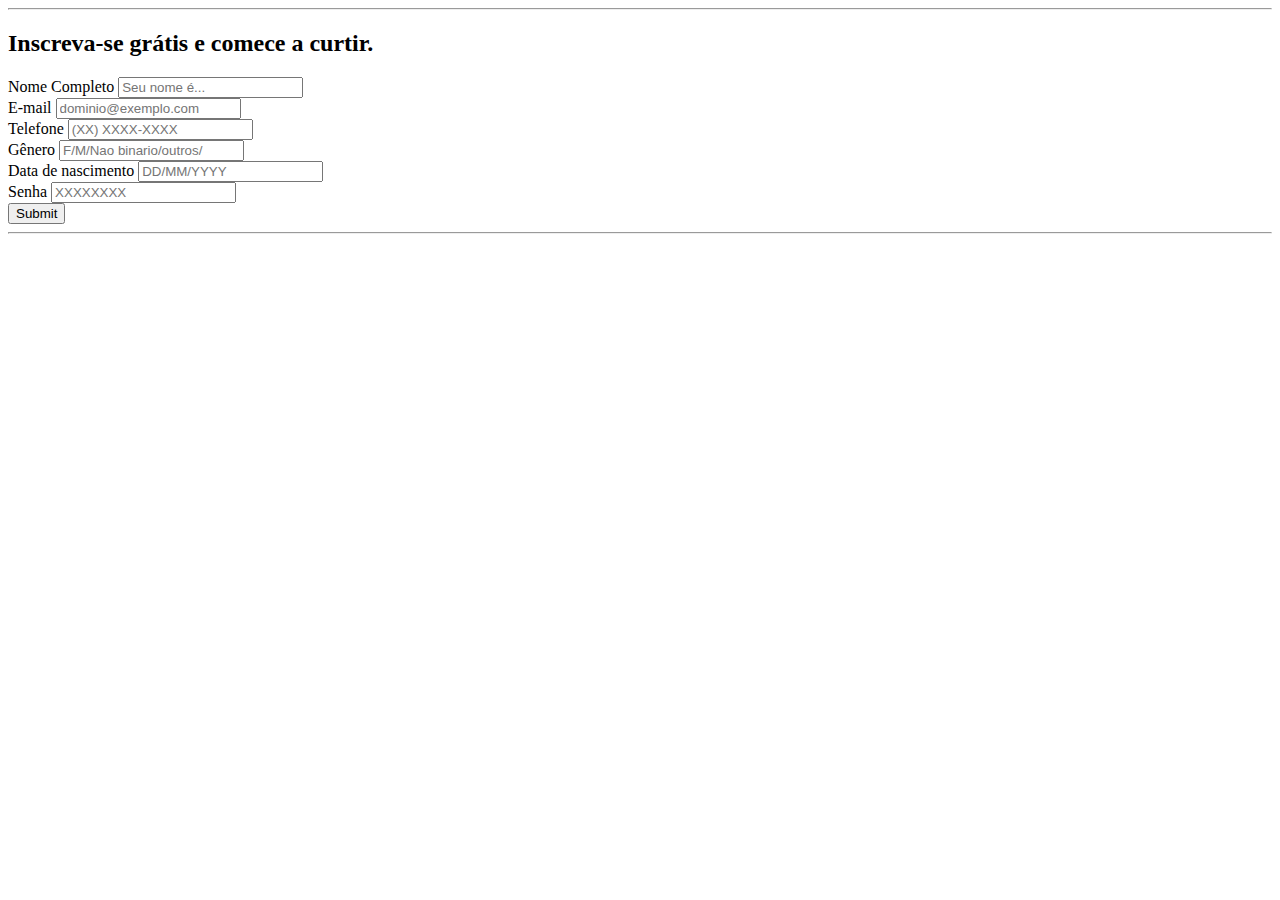
==== pages/contacts.html @ 145a8e81 "arrumamos o forms. Está funcionando!" ====
<!DOCTYPE html>
<html lang="pt_br">
<head>
    <meta charset="UTF-8">
    <meta name="viewport" content="width=device-width, initial-scale=1.0">
    <title>Contacts</title>
    <link rel="stylesheet" type="text/css" href="./css/style.css"/>
    <!--<link  rel="stylesheet" type="text/javascript" href="../javascript/forms.html"/>-->
    <!--<script type="text/javascript" src="../javascript/forms.js"></script>-->
</head>
<body>
    <hr>

    
    <h2 id="menuForms">Inscreva-se grátis e comece a curtir.</h2>
    <div class="Formulario_conectado_com_planilha_google">
        <h3 id="msg"></h3>
        <form>
            <label>Nome Completo</label>
            <input type="text" name="nome" placeholder="Seu nome é..."> </br>

            <label>E-mail</label>
            <input type="email" name="email" placeholder="dominio@exemplo.com" required> </br>

            <label>Telefone</label>
            <input type="tel" name="telefone" placeholder="(XX) XXXX-XXXX" required> </br>

            <label>Gênero</label>
            <input type="gen" name="genero" placeholder="F/M/Nao binario/outros/" notrequired> </br>

            <label>Data de nascimento</label>
            <input type="nasc" name="aniversario" placeholder="DD/MM/YYYY" required> </br>

            <label>Senha</label>
            <input type="senha" name="senha" placeholder="XXXXXXXX" required> </br>


            <input type="submit" id="sub">
        </form>

        <script> //Com JavaScript
            let form = document.querySelector("form");
            form.addEventListener('submit', (e) => {
                e.preventDefault();
                let data = new FormData(form);
                fetch('https://script.google.com/macros/s/AKfycbx9luTmmh9rnAoAJEKBgviG2gnjoxynMGbLononBEYFG_PjFtpHkpokNrFYC1S0RhrwbA/exec', {
                    method: "POST",
                    body: data
                })
                    .then(res => res.text())
                    .then(data => { 
                        document.querySelector("#msg").innerHTML = "Sucesso em seu envio"
                        document.querySelector("#sub").value = "Enviado";
                    });
            });
        </script>
    </div>
    <hr>
</body>
</html>
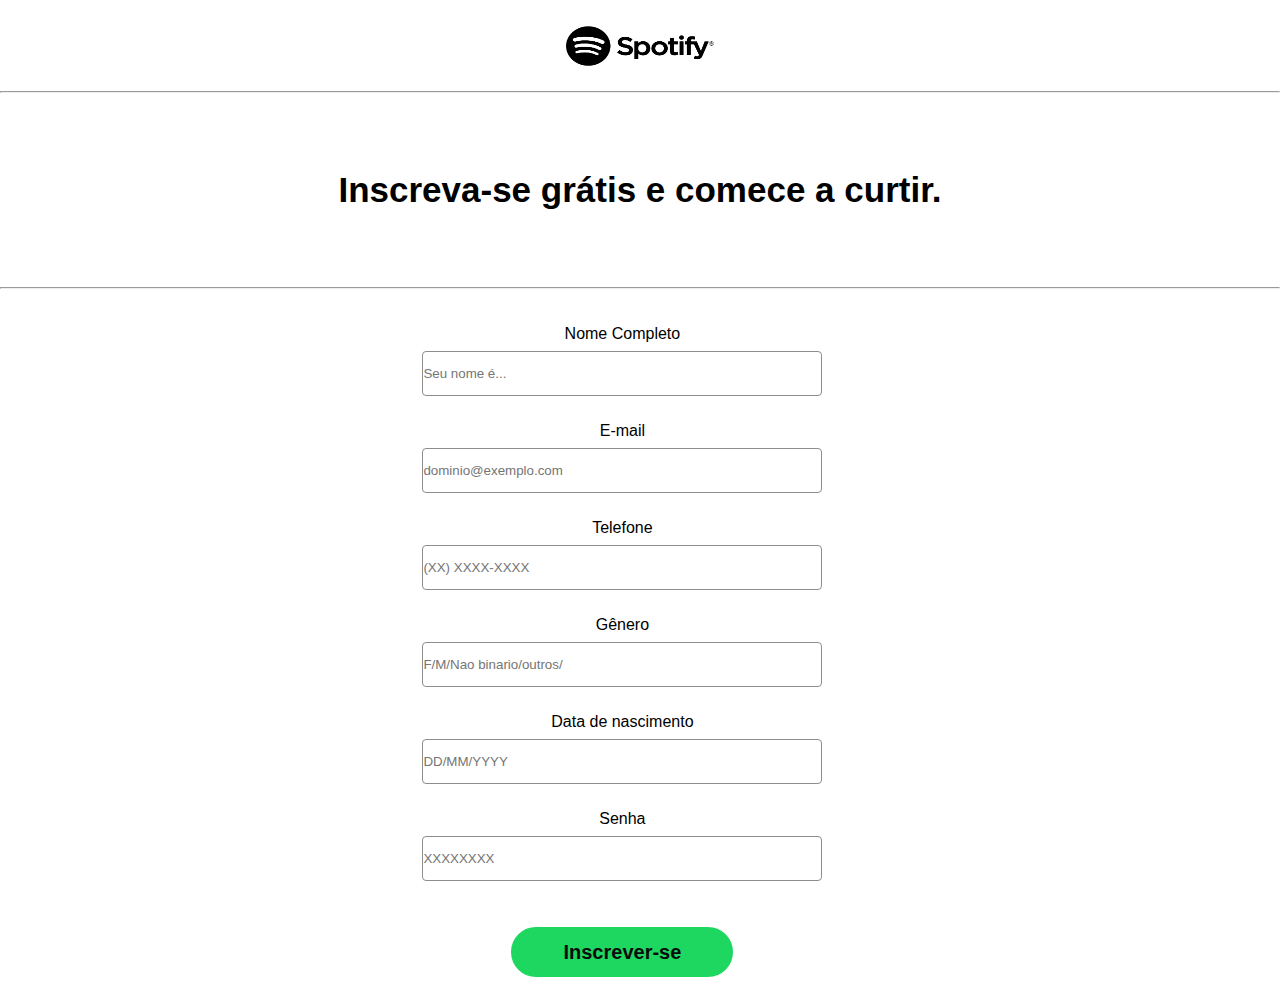
==== commit 93da74af: "finalizado css da page contact" ====
--- a/pages/contacts.html
+++ b/pages/contacts.html
@@ -4,38 +4,40 @@
     <meta charset="UTF-8">
     <meta name="viewport" content="width=device-width, initial-scale=1.0">
     <title>Contacts</title>
-    <link rel="stylesheet" type="text/css" href="./css/style.css"/>
+    <link rel="stylesheet" type="text/css" href="../css/stylecontacts.css"/>
     <!--<link  rel="stylesheet" type="text/javascript" href="../javascript/forms.html"/>-->
     <!--<script type="text/javascript" src="../javascript/forms.js"></script>-->
 </head>
 <body>
+    <header>
+        <a class="iconspotify"  href="../index.html" target="_blank"><img class="imgspotify" src="../images/Spotify_Logo_CMYK_Black.png" alt="icone do spotify"></a>
+    </header>
+
     <hr>
-
-    
-    <h2 id="menuForms">Inscreva-se grátis e comece a curtir.</h2>
+    <h2 class="menuForms">Inscreva-se grátis e comece a curtir.</h2>
     <div class="Formulario_conectado_com_planilha_google">
         <h3 id="msg"></h3>
-        <form>
+        <form class="forms">
             <label>Nome Completo</label>
-            <input type="text" name="nome" placeholder="Seu nome é..."> </br>
+            <input class="inputdata" type="text" name="nome" placeholder="Seu nome é..."> </br>
 
             <label>E-mail</label>
-            <input type="email" name="email" placeholder="dominio@exemplo.com" required> </br>
+            <input class="inputdata" type="email" name="email" placeholder="dominio@exemplo.com" required> </br>
 
             <label>Telefone</label>
-            <input type="tel" name="telefone" placeholder="(XX) XXXX-XXXX" required> </br>
+            <input class="inputdata" type="tel" name="telefone" placeholder="(XX) XXXX-XXXX" required> </br>
 
             <label>Gênero</label>
-            <input type="gen" name="genero" placeholder="F/M/Nao binario/outros/" notrequired> </br>
+            <input class="inputdata" type="gen" name="genero" placeholder="F/M/Nao binario/outros/" notrequired> </br>
 
             <label>Data de nascimento</label>
-            <input type="nasc" name="aniversario" placeholder="DD/MM/YYYY" required> </br>
+            <input class="inputdata" type="nasc" name="aniversario" placeholder="DD/MM/YYYY" required> </br>
 
             <label>Senha</label>
-            <input type="senha" name="senha" placeholder="XXXXXXXX" required> </br>
+            <input class="inputdata" type="senha" name="senha" placeholder="XXXXXXXX" required> </br>
 
 
-            <input type="submit" id="sub">
+            <input class="buttonforms" type="submit" id="sub" value="Inscrever-se">
         </form>
 
         <script> //Com JavaScript
--- a/css/stylecontacts.css
+++ b/css/stylecontacts.css
@@ -0,0 +1,84 @@
+*{
+    box-sizing: border-box;
+    margin: 0;
+    padding: 0;
+}
+
+.Formulario_conectado_com_planilha_google{
+    display:flex;
+    align-content: center;
+}
+
+.forms{
+    display:flex;
+    flex-direction: column;
+    justify-content: center;
+    align-items: center;
+    font-family:Arial, Helvetica, sans-serif;
+    position: absolute;
+    left: 30%;
+    margin: 3%;
+}
+
+.menuForms {
+    display:flex;
+    justify-content: center;
+    align-items: center;
+    margin: 6%;
+    font-size: 35px;
+    font-family:Arial, Helvetica, sans-serif;
+    
+
+}
+
+.inputdata{
+    margin: 2%;
+    border: 1px solid;
+    border-color: rgb(143, 140, 140);
+    width: 400px;
+    height: 45px;
+    border-radius: 4px;
+}
+
+.forms input:hover{
+    border-color: black;
+}
+
+.buttonforms{
+    min-width: 130px;
+  height: 50px;
+  color: rgb(11, 10, 10);
+  font-size: 20px;
+  padding: 5px 50px;
+  font-weight: bold;
+  cursor: pointer;
+  transition: all 0.3s ease;
+  position: relative;
+  display: inline-block;
+  outline: none;
+  border-radius: 30px;
+  border: 2px solid  #1ed760;;
+  background:  #1ed760;
+  margin: 20px;
+}
+
+.buttonforms:hover{
+    transform: scale(1.10);
+    
+}
+
+.iconspotify{
+    display:flex;
+    flex-direction: column;
+    justify-content: center;
+    align-items: center;
+    
+}
+
+.imgspotify{
+    width: 150px;
+    height: 40px;
+    margin: 2%;
+}
+
+
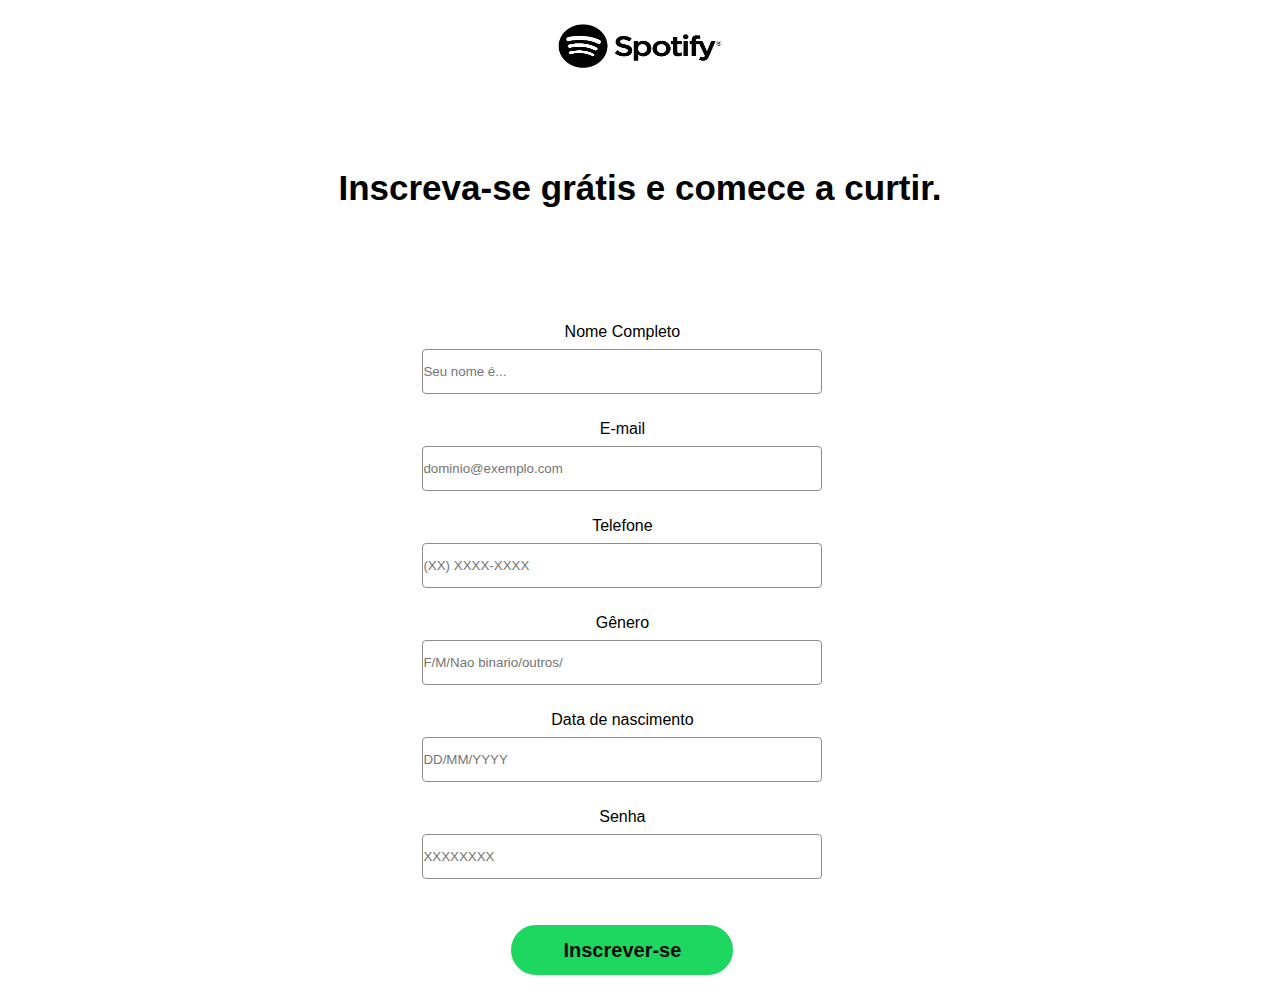
==== commit 74430aad: "mudei o titulo da page contacts" ====
--- a/pages/contacts.html
+++ b/pages/contacts.html
@@ -3,7 +3,7 @@
 <head>
     <meta charset="UTF-8">
     <meta name="viewport" content="width=device-width, initial-scale=1.0">
-    <title>Contacts</title>
+    <title>Inscrever-se</title>
     <link rel="stylesheet" type="text/css" href="../css/stylecontacts.css"/>
     <!--<link  rel="stylesheet" type="text/javascript" href="../javascript/forms.html"/>-->
     <!--<script type="text/javascript" src="../javascript/forms.js"></script>-->
@@ -13,10 +13,10 @@
         <a class="iconspotify"  href="../index.html" target="_blank"><img class="imgspotify" src="../images/Spotify_Logo_CMYK_Black.png" alt="icone do spotify"></a>
     </header>
 
-    <hr>
+    <main>
     <h2 class="menuForms">Inscreva-se grátis e comece a curtir.</h2>
     <div class="Formulario_conectado_com_planilha_google">
-        <h3 id="msg"></h3>
+        
         <form class="forms">
             <label>Nome Completo</label>
             <input class="inputdata" type="text" name="nome" placeholder="Seu nome é..."> </br>
@@ -36,8 +36,10 @@
             <label>Senha</label>
             <input class="inputdata" type="senha" name="senha" placeholder="XXXXXXXX" required> </br>
 
+            <input class="buttonforms" type="submit" id="sub" value="Inscrever-se">
 
-            <input class="buttonforms" type="submit" id="sub" value="Inscrever-se">
+            <h3 id="msg"></h3>
+
         </form>
 
         <script> //Com JavaScript
@@ -57,6 +59,6 @@
             });
         </script>
     </div>
-    <hr>
+    <main>
 </body>
 </html>--- a/css/stylecontacts.css
+++ b/css/stylecontacts.css
@@ -64,7 +64,6 @@
 
 .buttonforms:hover{
     transform: scale(1.10);
-    
 }
 
 .iconspotify{
@@ -72,7 +71,6 @@
     flex-direction: column;
     justify-content: center;
     align-items: center;
-    
 }
 
 .imgspotify{
@@ -81,4 +79,6 @@
     margin: 2%;
 }
 
-
+.iconspotify:hover{
+    transform: scale(1.10);
+}
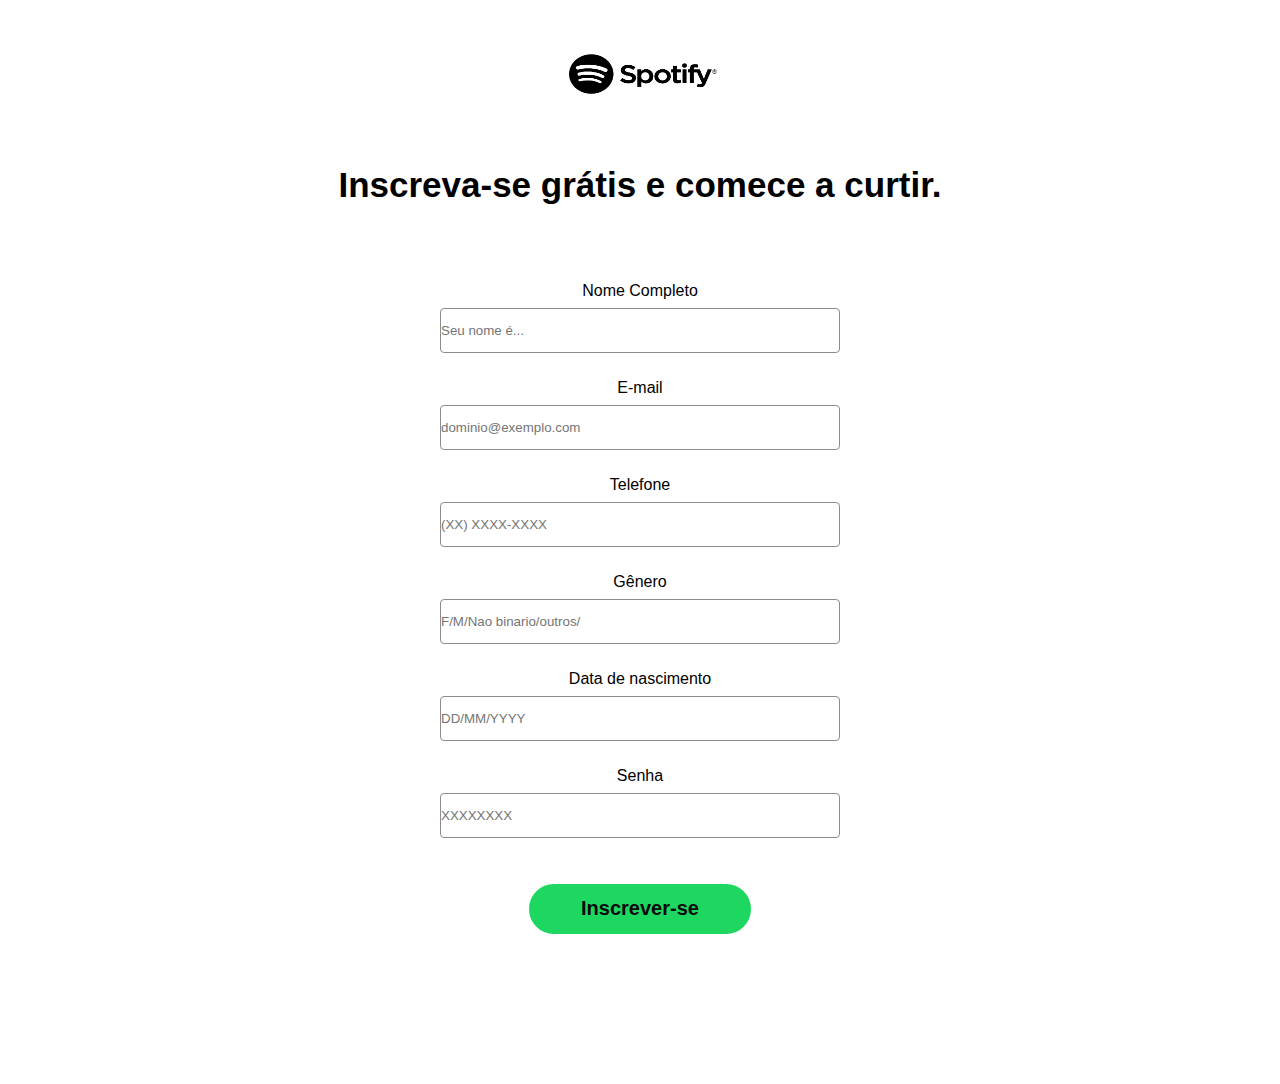
==== commit 37bfc0ed: "limpamos codigos antigos e inuteis" ====
--- a/pages/contacts.html
+++ b/pages/contacts.html
@@ -5,8 +5,6 @@
     <meta name="viewport" content="width=device-width, initial-scale=1.0">
     <title>Inscrever-se</title>
     <link rel="stylesheet" type="text/css" href="../css/stylecontacts.css"/>
-    <!--<link  rel="stylesheet" type="text/javascript" href="../javascript/forms.html"/>-->
-    <!--<script type="text/javascript" src="../javascript/forms.js"></script>-->
 </head>
 <body>
     <header>
@@ -42,7 +40,7 @@
 
         </form>
 
-        <script> //Com JavaScript
+        <script>
             let form = document.querySelector("form");
             form.addEventListener('submit', (e) => {
                 e.preventDefault();
--- a/css/stylecontacts.css
+++ b/css/stylecontacts.css
@@ -7,6 +7,24 @@
 .Formulario_conectado_com_planilha_google{
     display:flex;
     align-content: center;
+    justify-content: center;
+    padding: 2%;
+    padding-bottom: 8%;
+    font-family:Arial, Helvetica, sans-serif;
+}
+
+header{
+    display: flex;
+    justify-content: center;
+    padding: 4%;
+    padding-bottom: 1%;
+}
+
+main{
+    display: flex;
+    justify-content: center;
+    align-content: center;
+    flex-direction: column;
 }
 
 .forms{
@@ -15,20 +33,14 @@
     justify-content: center;
     align-items: center;
     font-family:Arial, Helvetica, sans-serif;
-    position: absolute;
-    left: 30%;
-    margin: 3%;
 }
 
 .menuForms {
     display:flex;
     justify-content: center;
-    align-items: center;
-    margin: 6%;
+    margin: 4%;
     font-size: 35px;
     font-family:Arial, Helvetica, sans-serif;
-    
-
 }
 
 .inputdata{
@@ -60,17 +72,11 @@
   border: 2px solid  #1ed760;;
   background:  #1ed760;
   margin: 20px;
+  margin-bottom: 12%;
 }
 
 .buttonforms:hover{
     transform: scale(1.10);
-}
-
-.iconspotify{
-    display:flex;
-    flex-direction: column;
-    justify-content: center;
-    align-items: center;
 }
 
 .imgspotify{
